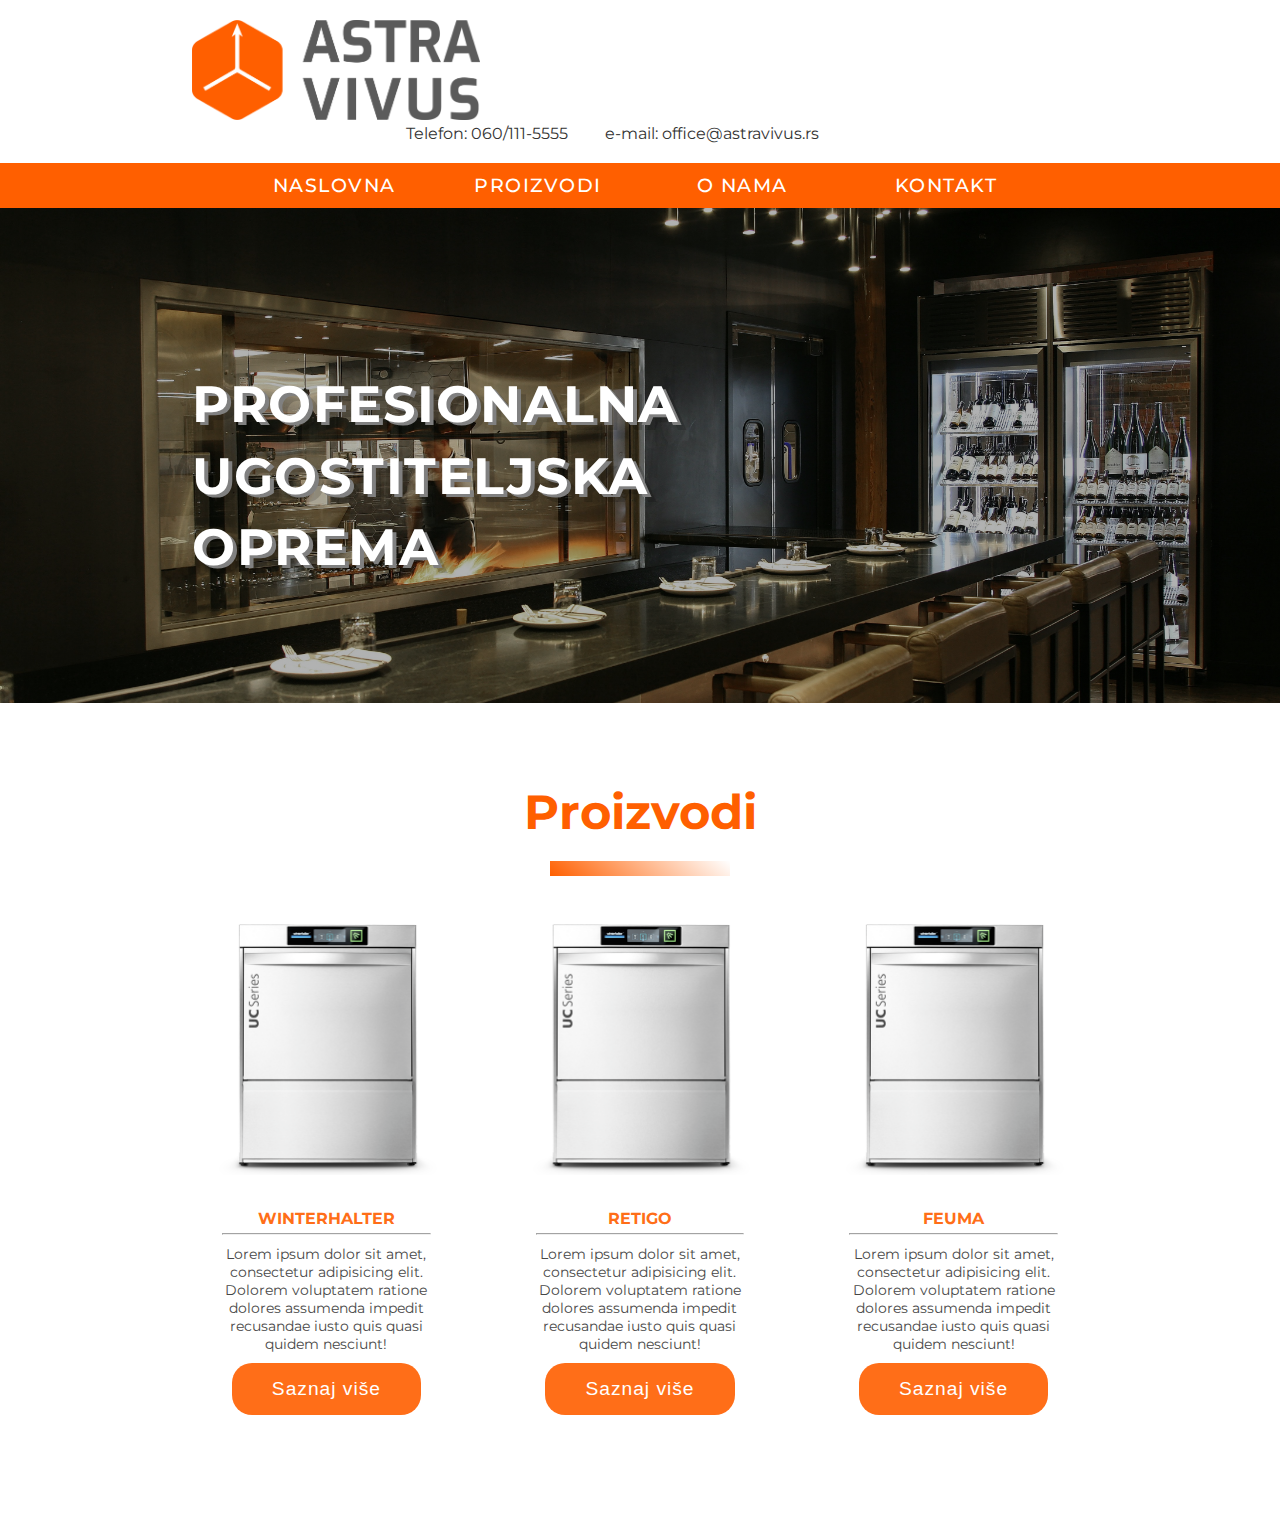
==== index.html @ 7f8b80ae "initial commit" ====
<!DOCTYPE html>
<html lang="en">
<head>
    <meta charset="UTF-8">
    <meta content="width=device-width, initial-scale=1" name="viewport" />
    <!-- Animate -->
    <link
    rel="stylesheet"href="https://cdnjs.cloudflare.com/ajax/libs/animate.css/4.0.0/animate.min.css" />
    <!-- Font awesome -->
    <link rel="stylesheet" href="https://use.fontawesome.com/releases/v5.8.1/css/all.css" integrity="sha384-50oBUHEmvpQ+1lW4y57PTFmhCaXp0ML5d60M1M7uH2+nqUivzIebhndOJK28anvf" crossorigin="anonymous">    
    <title>Astra Vivus</title>
    <link rel="stylesheet" href="style.css">
    <link rel="stylesheet" href="animations.css"
      media="(prefers-reduced-motion: no-preference)">
</head>
<body>
<!--   header   -->
    <header>
       <div class="container">
                <div class="top-header">
                    <a href="index.html" class="logo"><img src="img/logo.png" alt=""></a>                    
                    <p>
                        <i class="fas fa-mobile-alt"></i>  
                        <span> Telefon: 060/111-5555</span>
                        <i class="far fa-envelope"></i>  
                        <span> e-mail: office@astravivus.rs</span>
                    <p>
                </div>
       </div>
    </header>

    <nav>
        <ul id="nav">
            <li><a href="#">Naslovna</a></li>
            <li><a href="#">Proizvodi</a>
            <ul>
                <li><a href="#">Winterhalter</a></li>
                <li><a href="#">Retigo</a></li>
                <li><a href="#">Feuma</a></li>                
            </ul>
            </li>
            <li><a href="#">O nama</a></li>
            <li><a href="#">Kontakt</a></li>
        </ul>
    </nav>
    
<!--   header-content   -->
    <section class="header-content">
        <h1 class="container">
            Profesionalna<br> ugostiteljska<br> oprema
        </h1>
    </section>
<!--   proizvodi   -->
    <section class="proizvodi">
        <div class="container">
               <h2>Proizvodi</h2>
                <div class="top-proizvodi">
                    <article class="col">
                        <div class="holder">
                            <a href=""><img src="img/winterhalter/UCSeries.png" alt=""></a>
                        </div>
                        <div class="product-info">
                            <h4>Winterhalter</h4><hr><p>Lorem ipsum dolor sit amet, consectetur adipisicing elit. Dolorem voluptatem ratione dolores assumenda impedit recusandae iusto quis quasi quidem nesciunt!</p><button>Saznaj više</button>
                        </div>                    
                    </article>
                    <article class="col">
                        <div class="holder">
                            <a href=""><img src="img/winterhalter/UCSeries.png" alt=""></a>
                        </div>
                        <div class="product-info">
                            <h4>Retigo</h4><hr><p>Lorem ipsum dolor sit amet, consectetur adipisicing elit. Dolorem voluptatem ratione dolores assumenda impedit recusandae iusto quis quasi quidem nesciunt!</p><button>Saznaj više</button>
                        </div>                    
                    </article>
                    <article class="col">
                        <div class="holder">
                            <a href=""><img src="img/winterhalter/UCSeries.png" alt=""></a>
                        </div>
                        <div class="product-info">
                            <h4>Feuma</h4><hr><p>Lorem ipsum dolor sit amet, consectetur adipisicing elit. Dolorem voluptatem ratione dolores assumenda impedit recusandae iusto quis quasi quidem nesciunt!</p><button>Saznaj više</button>
                        </div>                    
                    </article>
                </div>
        </div>
    </section>






</body>
</html>
---- style.css ----
@import url("https://fonts.googleapis.com/css2?family=Montserrat:wght@100;300;400;500;700&display=swap");
/**************
mixins
**************/
/**************
basic styles
**************/
* {
  margin: 0;
  padding: 0;
  box-sizing: border-box; }

body {
  font-size: 16px;
  font-family: "Montserrat", sans-serif; }

a {
  text-decoration: none; }

ul {
  list-style: none; }

.container {
  width: 70%;
  margin: 0 auto; }
  @media only screen and (max-width: 768px) {
    .container {
      width: 85%; } }

h2 {
  font-size: 3rem;
  text-align: center;
  color: #ff5f00; }
  h2::after {
    display: block;
    content: "";
    width: 20%;
    height: 15px;
    background: linear-gradient(40deg, #ff5f00, #fff);
    margin: 20px auto 40px auto; }

/**************
header
**************/
header {
  padding: 20px 0; }
  header .top-header {
    display: flex;
    flex-wrap: wrap;
    align-items: center; }
    header .top-header .logo img {
      flex: 0 0 10%;
      height: 100px;
      margin-right: 15px; }
    header .top-header h3 {
      flex: 0 0 20%;
      font-size: 2.2rem;
      color: #ff5f00; }
    header .top-header p {
      flex: 0 0 70%;
      justify-content: flex-end;
      display: flex;
      align-items: center;
      color: #333333; }
      header .top-header p i {
        font-size: 2rem;
        margin: 0 10px;
        color: #ff5f00; }
      header .top-header p .fa-envelope {
        border-left: 2px solid #ff5f00;
        padding-left: 15px; }

/**************
nav
**************/
nav {
  background-color: #ff5f00; }
  nav #nav {
    list-style: none inside;
    margin: 0;
    padding: 0;
    text-align: center; }
    nav #nav li {
      display: inline-block;
      position: relative;
      background: #ff5f00; }
      nav #nav li a {
        display: block;
        padding: 0;
        width: 200px;
        line-height: 45px;
        color: #fff;
        text-transform: uppercase;
        font-weight: 500;
        font-size: 1.2rem;
        letter-spacing: 1.5px; }
      nav #nav li:hover {
        background: #333333;
        transition: 0.4s ease; }
      nav #nav li:hover ul {
        display: block;
        transition: 0.4s ease; }
      nav #nav li li a {
        font-size: .9rem;
        text-transform: capitalize; }
    nav #nav ul {
      position: absolute;
      padding: 0;
      left: 0;
      display: none;
      /* hides sublists */ }

/**************
header-content
**************/
.header-content {
  background-image: linear-gradient(rgba(0, 0, 0, 0.3), rgba(0, 0, 0, 0.3)), url(img/header-kuhinja.jpg);
  background-size: cover;
  background-repeat: no-repeat;
  background-position: center;
  min-height: 55vh; }
  .header-content h1 {
    font-size: 3.2rem;
    color: #fff;
    padding-top: 160px;
    letter-spacing: 1.5px;
    text-transform: uppercase;
    text-shadow: 4px 3px 0px grey, 9px 8px 0px rgba(0, 0, 0, 0.15);
    line-height: 1.4; }

/**************
proizvodi
**************/
.proizvodi {
  background-image: url(img/header-background.png);
  background-position: center;
  background-size: cover;
  background-repeat: no-repeat;
  padding: 80px 0; }
  .proizvodi .top-proizvodi {
    display: flex;
    flex-wrap: wrap;
    justify-content: space-between; }
    .proizvodi .top-proizvodi .col {
      flex: 0 0 30%;
      color: #ff5f00; }
      .proizvodi .top-proizvodi .col .holder {
        overflow: hidden; }
        .proizvodi .top-proizvodi .col .holder img {
          width: 100%; }
        .proizvodi .top-proizvodi .col .holder:hover {
          transform: scale(1.1);
          transition: 0.4s ease; }
      .proizvodi .top-proizvodi .col .product-info {
        padding: 30px;
        text-align: center;
        position: relative;
        top: -5px;
        opacity: 0.9; }
        .proizvodi .top-proizvodi .col .product-info h4 {
          margin: 5px 0;
          text-transform: uppercase; }
        .proizvodi .top-proizvodi .col .product-info p {
          font-size: .9rem;
          color: #333333;
          padding: 10px 0; }
        .proizvodi .top-proizvodi .col .product-info button {
          padding: 15px 40px;
          background: #ff5f00;
          border: none;
          font-size: 1.2rem;
          letter-spacing: 1px;
          color: #fff;
          border-radius: 20px; }
          .proizvodi .top-proizvodi .col .product-info button:hover {
            background: #e65400;
            border-radius: 20px;
            cursor: pointer;
            transition: 0.4s ease; }

/*# sourceMappingURL=style.css.map */
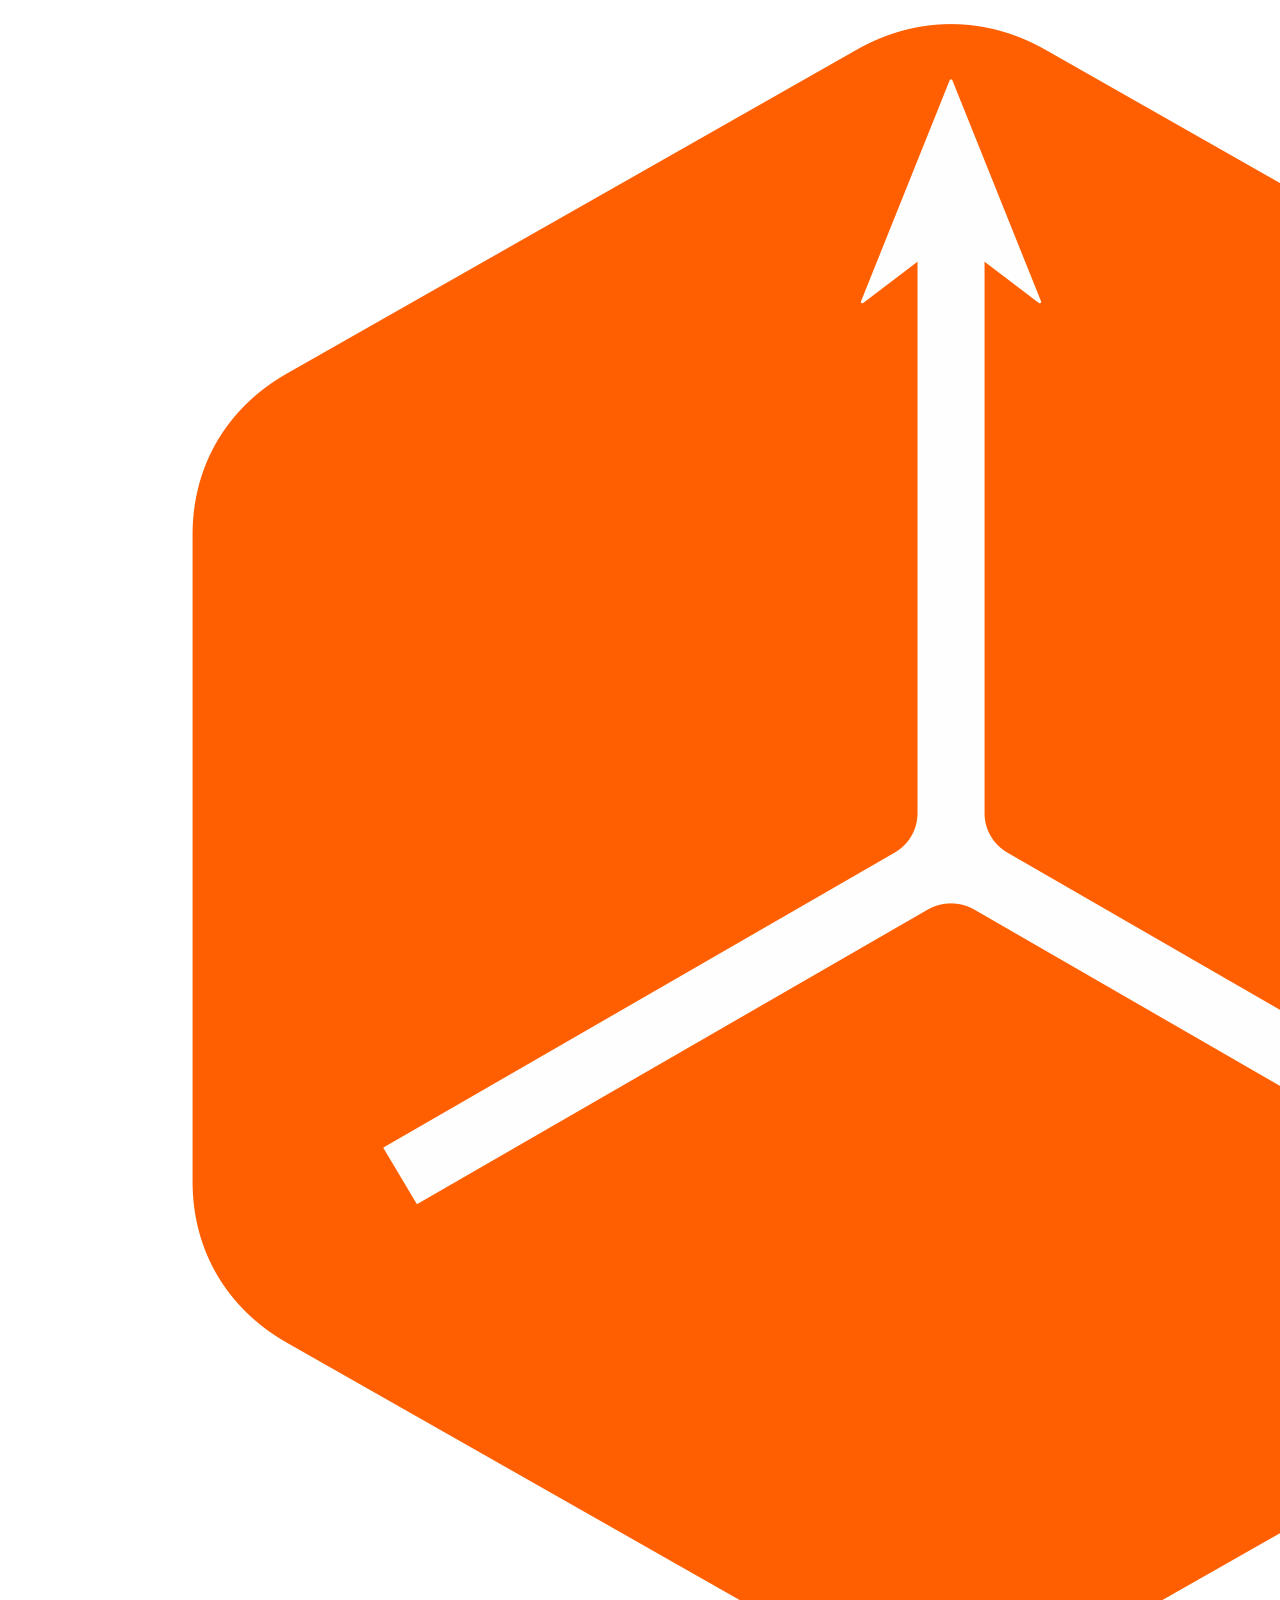
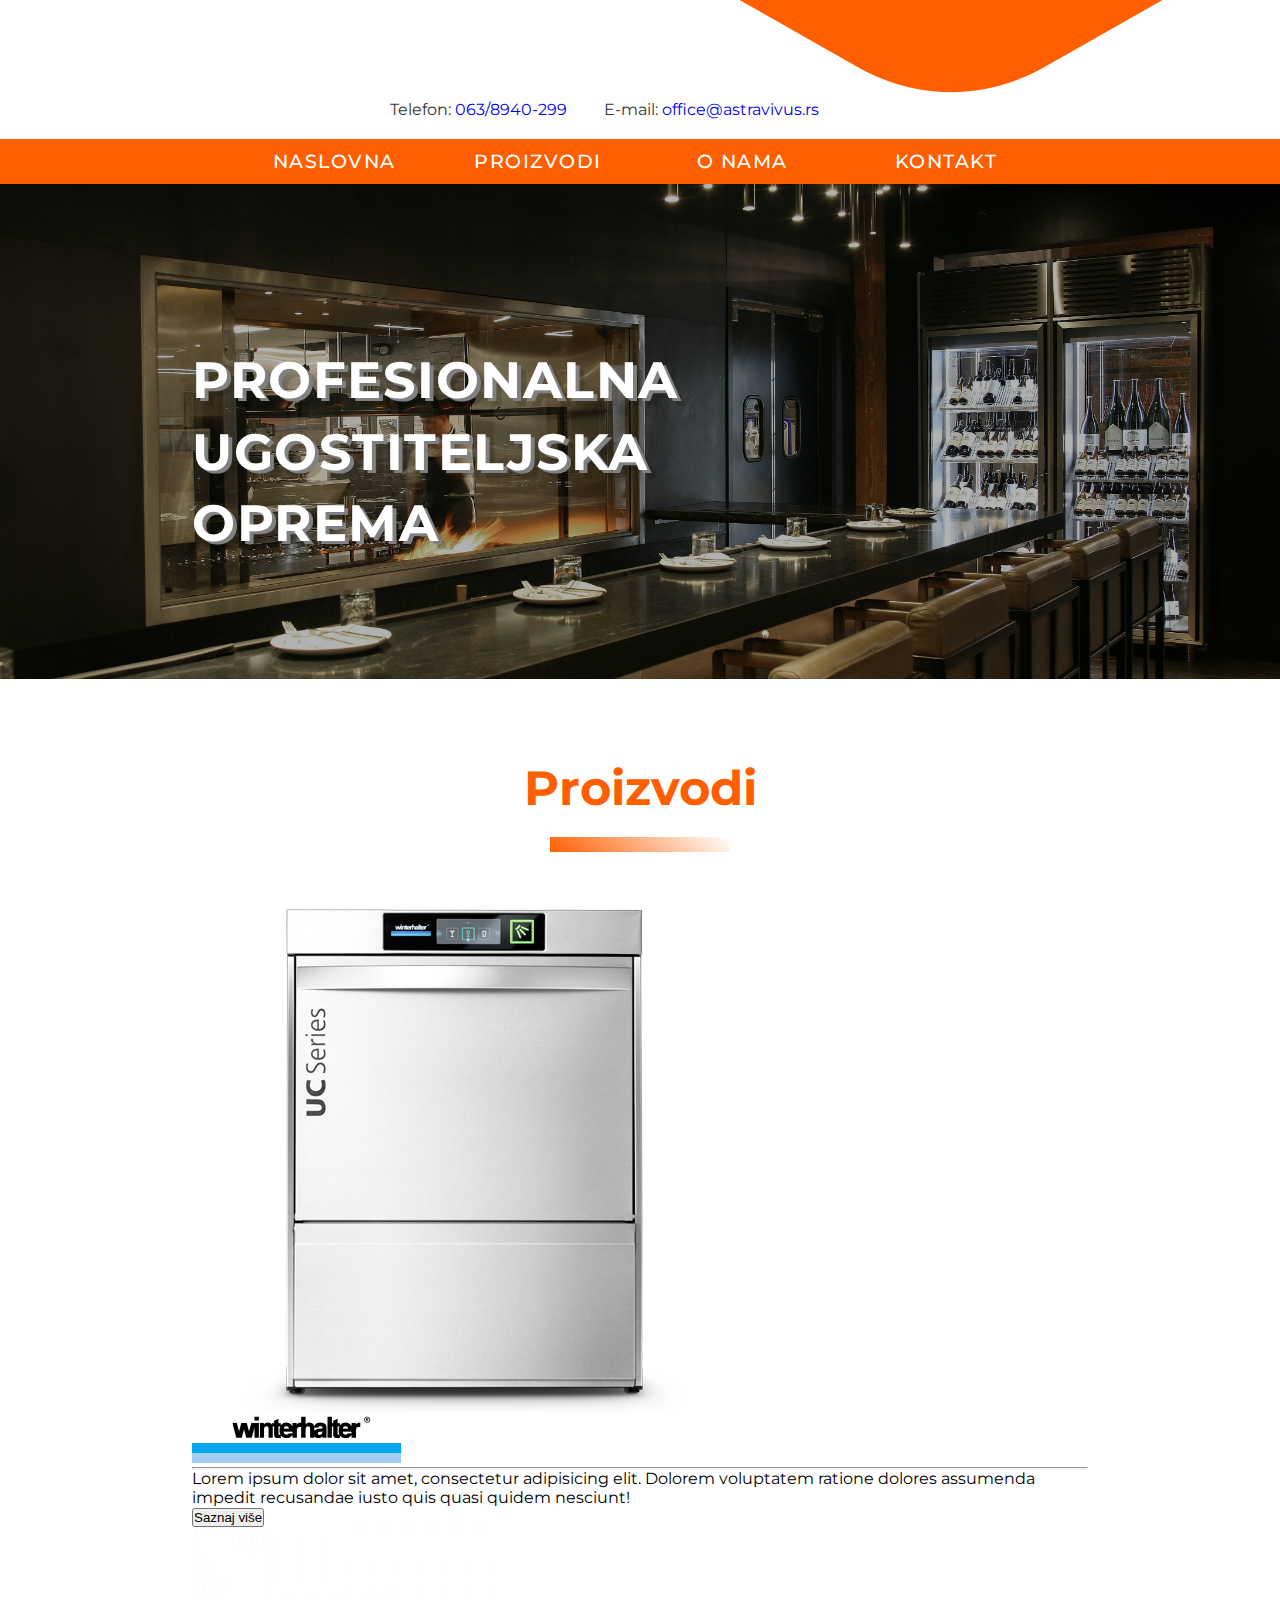
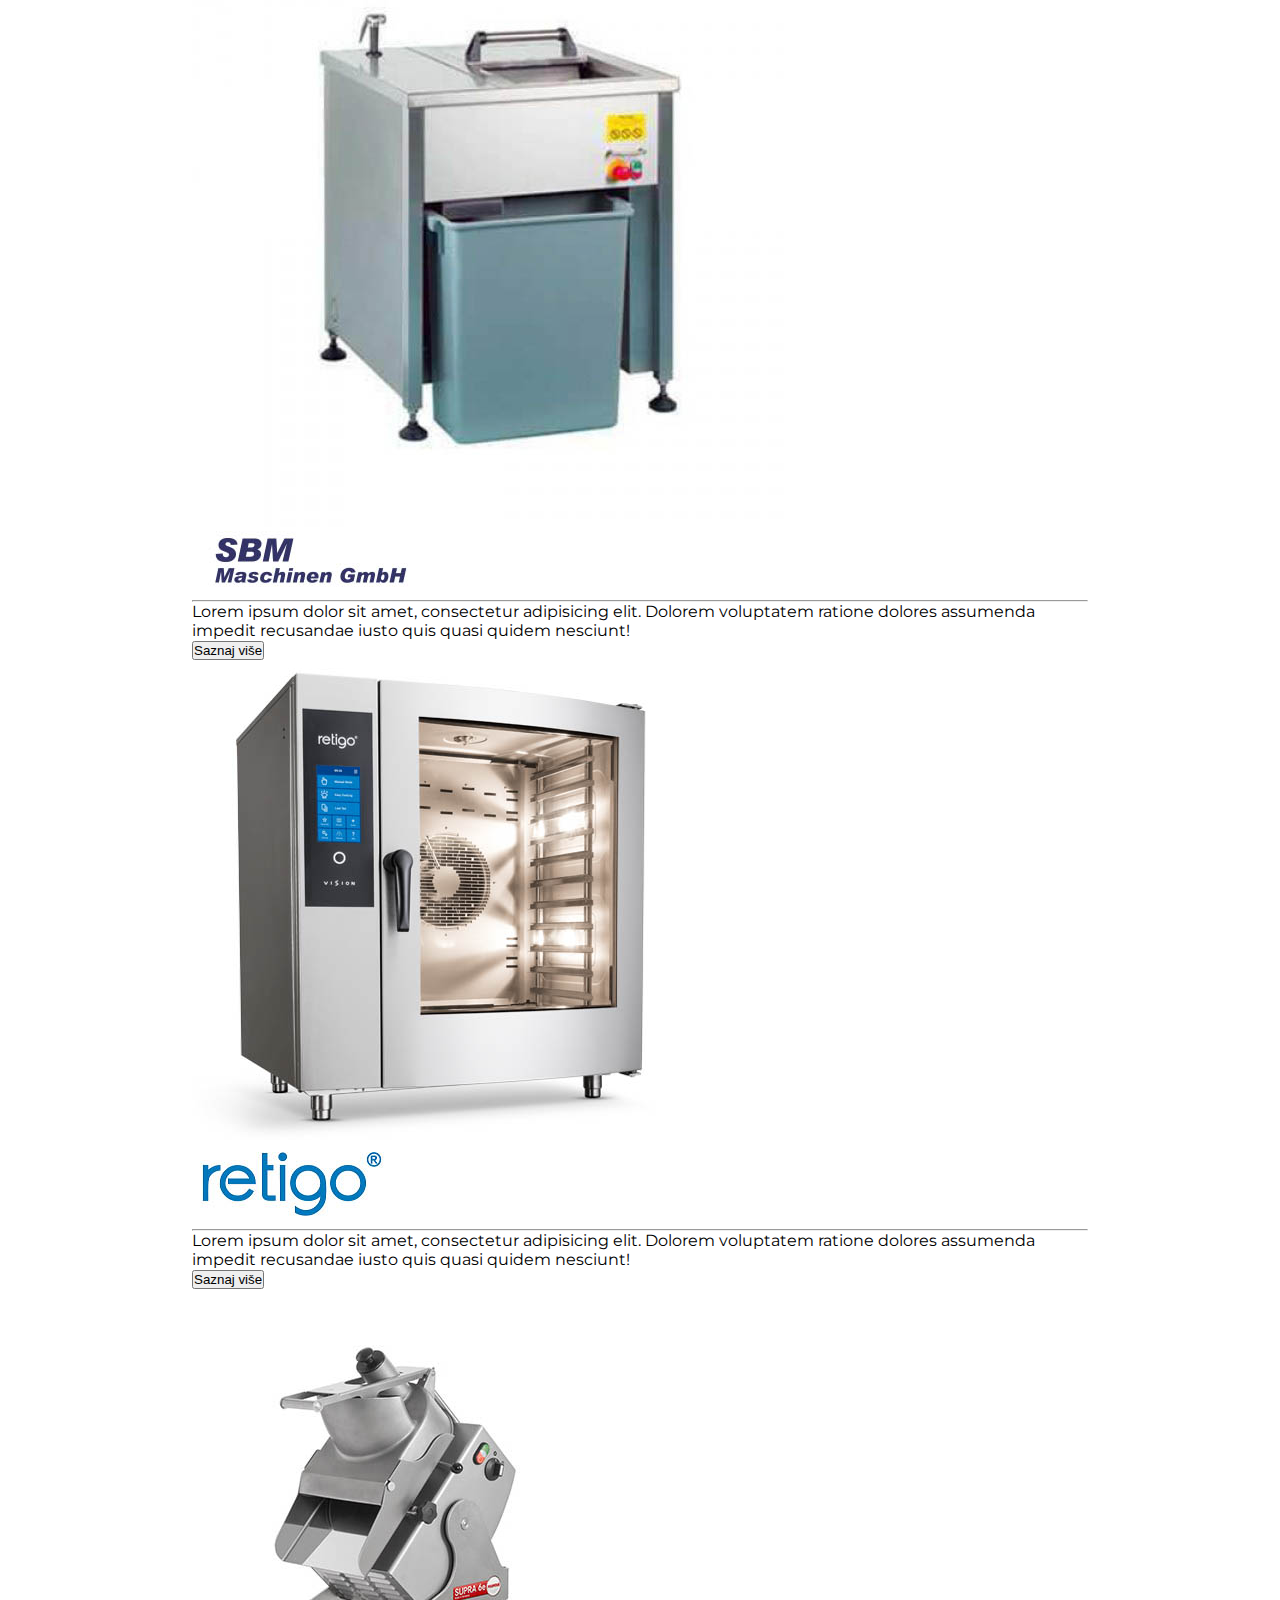
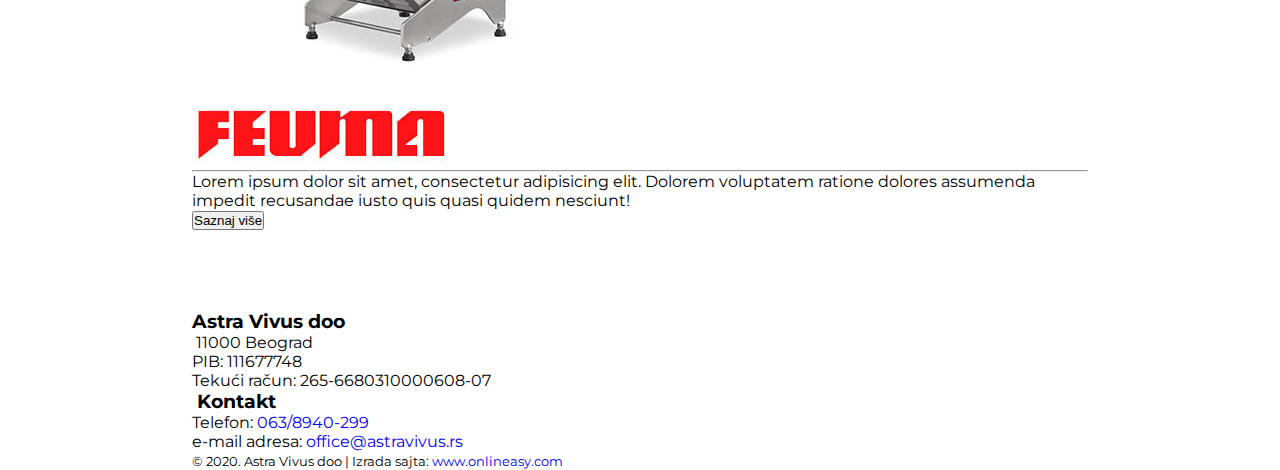
==== commit 6425573b: "footer added and other small modifications" ====
--- a/index.html
+++ b/index.html
@@ -18,24 +18,24 @@
     <header>
        <div class="container">
                 <div class="top-header">
-                    <a href="index.html" class="logo"><img src="img/logo.png" alt=""></a>                    
+                    <a href="index.html"><img src="img/logo.png" alt=""></a> 
                     <p>
                         <i class="fas fa-mobile-alt"></i>  
-                        <span> Telefon: 060/111-5555</span>
+                        <span> Telefon: <a href="tel:0638940299">063/8940-299</a></span>
                         <i class="far fa-envelope"></i>  
-                        <span> e-mail: office@astravivus.rs</span>
-                    <p>
+                        <span> E-mail: <a href="mailto:office@astravivus.rs">office@astravivus.rs</a></span>
+                    </p>
                 </div>
        </div>
     </header>
 
-    <nav>
+    <nav class="desktopNav" id="desktopNav">
         <ul id="nav">
-            <li><a href="#">Naslovna</a></li>
-            <li><a href="#">Proizvodi</a>
+            <li><a href="index.html">Naslovna</a></li>
+            <li><a href="#proizvodi">Proizvodi</a>
             <ul>
-                <li><a href="#">Winterhalter</a></li>
-                <li><a href="#">Retigo</a></li>
+                <li><a href="winterhalter.html">Winterhalter</a></li>
+                <li><a href="retigo.html">Retigo</a></li>
                 <li><a href="#">Feuma</a></li>                
             </ul>
             </li>
@@ -50,43 +50,89 @@
             Profesionalna<br> ugostiteljska<br> oprema
         </h1>
     </section>
+
 <!--   proizvodi   -->
-    <section class="proizvodi">
+    <section class="proizvodi" id="proizvodi">
         <div class="container">
                <h2>Proizvodi</h2>
                 <div class="top-proizvodi">
-                    <article class="col">
+                    <article>
                         <div class="holder">
                             <a href=""><img src="img/winterhalter/UCSeries.png" alt=""></a>
                         </div>
                         <div class="product-info">
-                            <h4>Winterhalter</h4><hr><p>Lorem ipsum dolor sit amet, consectetur adipisicing elit. Dolorem voluptatem ratione dolores assumenda impedit recusandae iusto quis quasi quidem nesciunt!</p><button>Saznaj više</button>
+                            <div class="logoHeading">
+                                <img src="img/winterhalter/logo-winterhalter.png" alt="">
+                            </div>
+                            <hr>
+                            <p>Lorem ipsum dolor sit amet, consectetur adipisicing elit. Dolorem voluptatem ratione dolores assumenda impedit recusandae iusto quis quasi quidem nesciunt!</p><button>Saznaj više</button>
                         </div>                    
                     </article>
-                    <article class="col">
+                    <article>
                         <div class="holder">
-                            <a href=""><img src="img/winterhalter/UCSeries.png" alt=""></a>
+                            <a href=""><img src="img/sbm/sbm1.jpg" alt=""></a>
                         </div>
                         <div class="product-info">
-                            <h4>Retigo</h4><hr><p>Lorem ipsum dolor sit amet, consectetur adipisicing elit. Dolorem voluptatem ratione dolores assumenda impedit recusandae iusto quis quasi quidem nesciunt!</p><button>Saznaj više</button>
+                           <div class="logoHeading">
+                               <img src="img/sbm/sbm-logo.jpg" alt="">
+                           </div>
+                            <hr>
+                            
+                            <p>Lorem ipsum dolor sit amet, consectetur adipisicing elit. Dolorem voluptatem ratione dolores assumenda impedit recusandae iusto quis quasi quidem nesciunt!</p><button>Saznaj više</button>
                         </div>                    
                     </article>
-                    <article class="col">
+                    <article>
                         <div class="holder">
-                            <a href=""><img src="img/winterhalter/UCSeries.png" alt=""></a>
+                            <a href=""><img src="img/Retigo/vision-combi-ovens.jpg" alt=""></a>
                         </div>
                         <div class="product-info">
-                            <h4>Feuma</h4><hr><p>Lorem ipsum dolor sit amet, consectetur adipisicing elit. Dolorem voluptatem ratione dolores assumenda impedit recusandae iusto quis quasi quidem nesciunt!</p><button>Saznaj više</button>
+                           <div class="logoHeading">
+                               <img src="img/Retigo/retigo-logo2.jpg" alt="">
+                           </div>
+                           <hr>
+                            <p>Lorem ipsum dolor sit amet, consectetur adipisicing elit. Dolorem voluptatem ratione dolores assumenda impedit recusandae iusto quis quasi quidem nesciunt! </p><button>Saznaj više</button>
+                        </div>                    
+                    </article>
+                    <article>
+                        <div class="holder">
+                            <a href=""><img src="img/feuma/supra.jpg" alt=""></a>
+                        </div>
+                        <div class="product-info">
+                            <div class="logoHeading">
+                                <img src="img/feuma/logo-feuma.jpg" alt="">
+                            </div>
+                            <hr>
+                            <p>Lorem ipsum dolor sit amet, consectetur adipisicing elit. Dolorem voluptatem ratione dolores assumenda impedit recusandae iusto quis quasi quidem nesciunt!</p><button>Saznaj više</button>
                         </div>                    
                     </article>
                 </div>
         </div>
     </section>
 
-
-
-
-
+<!--   footer   -->
+    <footer>
+        <div class="container">
+            <div class="companyInfo">
+                <article>
+                    <h3>Astra Vivus doo</h3>
+                    <p><i class="fas fa-map-marker-alt"></i>&nbsp;11000 Beograd 
+                    <br>PIB: 111677748
+                    <br>Tekući račun: 265-6680310000608-07
+                    </p>
+                </article>
+                <article>
+                    <h3><i class="fas fa-envelope"></i>&nbsp;Kontakt</h3>
+                    
+                    <p>Telefon: <a href="tel:0638940299">063/8940-299</a><br>e-mail adresa: <a href="mailto:office@astravivus.rs">office@astravivus.rs</a></p>
+                </article>
+                <article>
+                    <a href=""><i class="fab fa-facebook-square"></i></a>
+                    <a href="https://www.instagram.com/astravivus/?igshid=cexobrxz48f3" target="_blank"><i class="fab fa-instagram"></i></a>
+                </article>
+            </div>
+           <p><small>&copy; 2020. Astra Vivus doo | Izrada sajta: <a href="https://onlineasy.com/" target="_blank">www.onlineasy.com</a></small></p>
+        </div>
+    </footer>
 
 </body>
 </html>